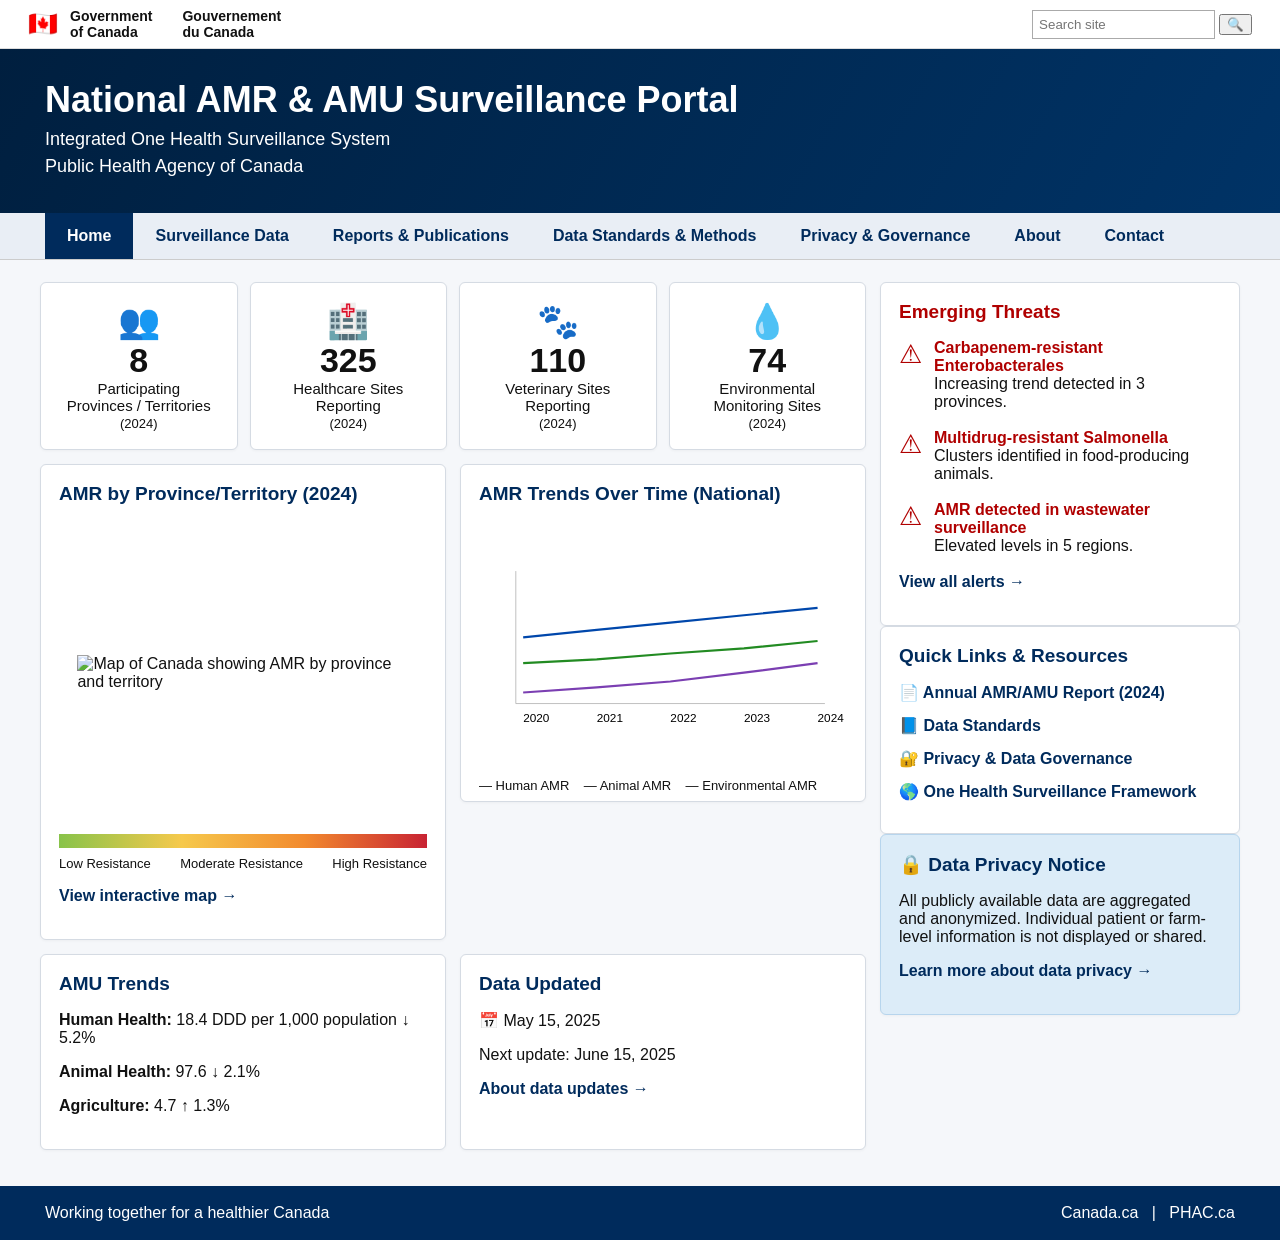
==== index.html @ 602631b3 "Add index.html for National AMR & AMU Portal This HTML file serves as the main structure for the Nat" ====
<!DOCTYPE html>
<html lang="en">
<head>
<meta charset="UTF-8" />
<title>National AMR & AMU Surveillance Portal</title>
<style>
body {
  margin: 0;
  font-family: Arial, sans-serif;
  background: #f5f7fa;
  color: #111;
}

.topbar {
  height: 48px;
  background: white;
  display: flex;
  align-items: center;
  padding: 0 28px;
  border-bottom: 1px solid #ddd;
  font-size: 14px;
}

.flag {
  font-size: 24px;
  margin-right: 12px;
}

.gov {
  margin-right: 30px;
  font-weight: 600;
}

.search {
  margin-left: auto;
}

.search input {
  padding: 6px;
  border: 1px solid #aaa;
}

.hero {
  background: linear-gradient(120deg, #001f3f, #003366);
  color: white;
  padding: 30px 45px;
}

.hero h1 {
  font-size: 36px;
  margin: 0 0 8px 0;
}

.hero p {
  margin: 6px 0;
  font-size: 18px;
}

.nav {
  display: flex;
  background: #e9eef5;
  padding-left: 45px;
  border-bottom: 1px solid #ccc;
}

.nav div {
  padding: 14px 22px;
  font-weight: 600;
  color: #002b5c;
}

.nav .active {
  background: #002b5c;
  color: white;
}

.container {
  display: grid;
  grid-template-columns: 1fr 1fr 360px;
  gap: 14px;
  padding: 22px 40px;
}

.kpi-row {
  grid-column: 1 / 3;
  display: grid;
  grid-template-columns: repeat(4, 1fr);
  gap: 12px;
}

.card {
  background: white;
  border: 1px solid #d5dbe3;
  border-radius: 6px;
  padding: 18px;
  box-shadow: 0 1px 3px rgba(0,0,0,0.04);
}

.kpi {
  text-align: center;
}

.kpi .icon {
  font-size: 34px;
}

.kpi .num {
  font-size: 34px;
  font-weight: bold;
}

.kpi .label {
  font-size: 15px;
}

h2 {
  margin-top: 0;
  color: #002b5c;
  font-size: 19px;
}

.mapbox {
  height: 305px;
  display: flex;
  align-items: center;
  justify-content: center;
}

.canada-map {
  width: 90%;
  max-height: 240px;
  object-fit: contain;
}

.legend {
  display: flex;
  justify-content: space-between;
  font-size: 13px;
}

.gradient {
  height: 14px;
  background: linear-gradient(90deg, #88c34a, #f6c94c, #f28a2e, #c82333);
  margin: 8px 0;
}

.chart {
  height: 300px;
}

svg {
  width: 100%;
  height: 240px;
}

.side {
  grid-column: 3;
  grid-row: 1 / 5;
}

.alert {
  display: flex;
  gap: 12px;
  margin-bottom: 18px;
}

.alert-icon {
  color: #b00000;
  font-size: 26px;
}

.alert b {
  color: #b00000;
}

.resource {
  margin: 14px 0;
  color: #002b5c;
  font-weight: bold;
}

.amu {
  grid-column: 1 / 2;
}

.update {
  grid-column: 2 / 3;
}

.privacy {
  background: #dcecf8;
  border-color: #b7d5ed;
}

.footer {
  background: #002b5c;
  color: white;
  padding: 18px 45px;
  display: flex;
  justify-content: space-between;
}

.small {
  font-size: 13px;
}
</style>
</head>

<body>

<div class="topbar">
  <div class="flag">🇨🇦</div>
  <div class="gov">Government<br>of Canada</div>
  <div class="gov">Gouvernement<br>du Canada</div>
  <div class="search">
    <input placeholder="Search site" />
    <button>🔍</button>
  </div>
</div>

<div class="hero">
  <h1>National AMR & AMU Surveillance Portal</h1>
  <p>Integrated One Health Surveillance System</p>
  <p>Public Health Agency of Canada</p>
</div>

<div class="nav">
  <div class="active">Home</div>
  <div>Surveillance Data</div>
  <div>Reports & Publications</div>
  <div>Data Standards & Methods</div>
  <div>Privacy & Governance</div>
  <div>About</div>
  <div>Contact</div>
</div>

<div class="container">

  <div class="kpi-row">
    <div class="card kpi">
      <div class="icon">👥</div>
      <div class="num">8</div>
      <div class="label">Participating<br>Provinces / Territories<br><span class="small">(2024)</span></div>
    </div>

    <div class="card kpi">
      <div class="icon">🏥</div>
      <div class="num">325</div>
      <div class="label">Healthcare Sites<br>Reporting<br><span class="small">(2024)</span></div>
    </div>

    <div class="card kpi">
      <div class="icon">🐾</div>
      <div class="num">110</div>
      <div class="label">Veterinary Sites<br>Reporting<br><span class="small">(2024)</span></div>
    </div>

    <div class="card kpi">
      <div class="icon">💧</div>
      <div class="num">74</div>
      <div class="label">Environmental<br>Monitoring Sites<br><span class="small">(2024)</span></div>
    </div>
  </div>

  <div class="card">
    <h2>AMR by Province/Territory (2024)</h2>
    <div class="mapbox">
      <img src="canada-map.png" class="canada-map" alt="Map of Canada showing AMR by province and territory">
    </div>
    <div class="gradient"></div>
    <div class="legend">
      <span>Low Resistance</span>
      <span>Moderate Resistance</span>
      <span>High Resistance</span>
    </div>
    <p style="color:#002b5c; font-weight:bold;">View interactive map →</p>
  </div>

  <div class="card chart">
    <h2>AMR Trends Over Time (National)</h2>
    <svg viewBox="0 0 500 250">
      <line x1="50" y1="210" x2="470" y2="210" stroke="#aaa"/>
      <line x1="50" y1="30" x2="50" y2="210" stroke="#aaa"/>

      <polyline points="60,120 160,110 260,100 360,90 460,80" fill="none" stroke="#0047ab" stroke-width="3"/>
      <polyline points="60,155 160,150 260,142 360,135 460,125" fill="none" stroke="#228b22" stroke-width="3"/>
      <polyline points="60,195 160,188 260,180 360,168 460,155" fill="none" stroke="#7b3fb2" stroke-width="3"/>

      <text x="60" y="235">2020</text>
      <text x="160" y="235">2021</text>
      <text x="260" y="235">2022</text>
      <text x="360" y="235">2023</text>
      <text x="460" y="235">2024</text>
    </svg>
    <p class="small">— Human AMR &nbsp;&nbsp; — Animal AMR &nbsp;&nbsp; — Environmental AMR</p>
  </div>

  <div class="side">
    <div class="card">
      <h2 style="color:#b00000;">Emerging Threats</h2>

      <div class="alert">
        <div class="alert-icon">⚠</div>
        <div><b>Carbapenem-resistant Enterobacterales</b><br>Increasing trend detected in 3 provinces.</div>
      </div>

      <div class="alert">
        <div class="alert-icon">⚠</div>
        <div><b>Multidrug-resistant Salmonella</b><br>Clusters identified in food-producing animals.</div>
      </div>

      <div class="alert">
        <div class="alert-icon">⚠</div>
        <div><b>AMR detected in wastewater surveillance</b><br>Elevated levels in 5 regions.</div>
      </div>

      <p style="color:#002b5c; font-weight:bold;">View all alerts →</p>
    </div>

    <div class="card">
      <h2>Quick Links & Resources</h2>
      <div class="resource">📄 Annual AMR/AMU Report (2024)</div>
      <div class="resource">📘 Data Standards</div>
      <div class="resource">🔐 Privacy & Data Governance</div>
      <div class="resource">🌎 One Health Surveillance Framework</div>
    </div>

    <div class="card privacy">
      <h2>🔒 Data Privacy Notice</h2>
      <p>All publicly available data are aggregated and anonymized. Individual patient or farm-level information is not displayed or shared.</p>
      <p style="color:#002b5c; font-weight:bold;">Learn more about data privacy →</p>
    </div>
  </div>

  <div class="card amu">
    <h2>AMU Trends</h2>
    <p><b>Human Health:</b> 18.4 DDD per 1,000 population ↓ 5.2%</p>
    <p><b>Animal Health:</b> 97.6 ↓ 2.1%</p>
    <p><b>Agriculture:</b> 4.7 ↑ 1.3%</p>
  </div>

  <div class="card update">
    <h2>Data Updated</h2>
    <p>📅 May 15, 2025</p>
    <p>Next update: June 15, 2025</p>
    <p style="color:#002b5c; font-weight:bold;">About data updates →</p>
  </div>

</div>

<div class="footer">
  <div>Working together for a healthier Canada</div>
  <div>Canada.ca &nbsp; | &nbsp; PHAC.ca</div>
</div>

</body>
</html>
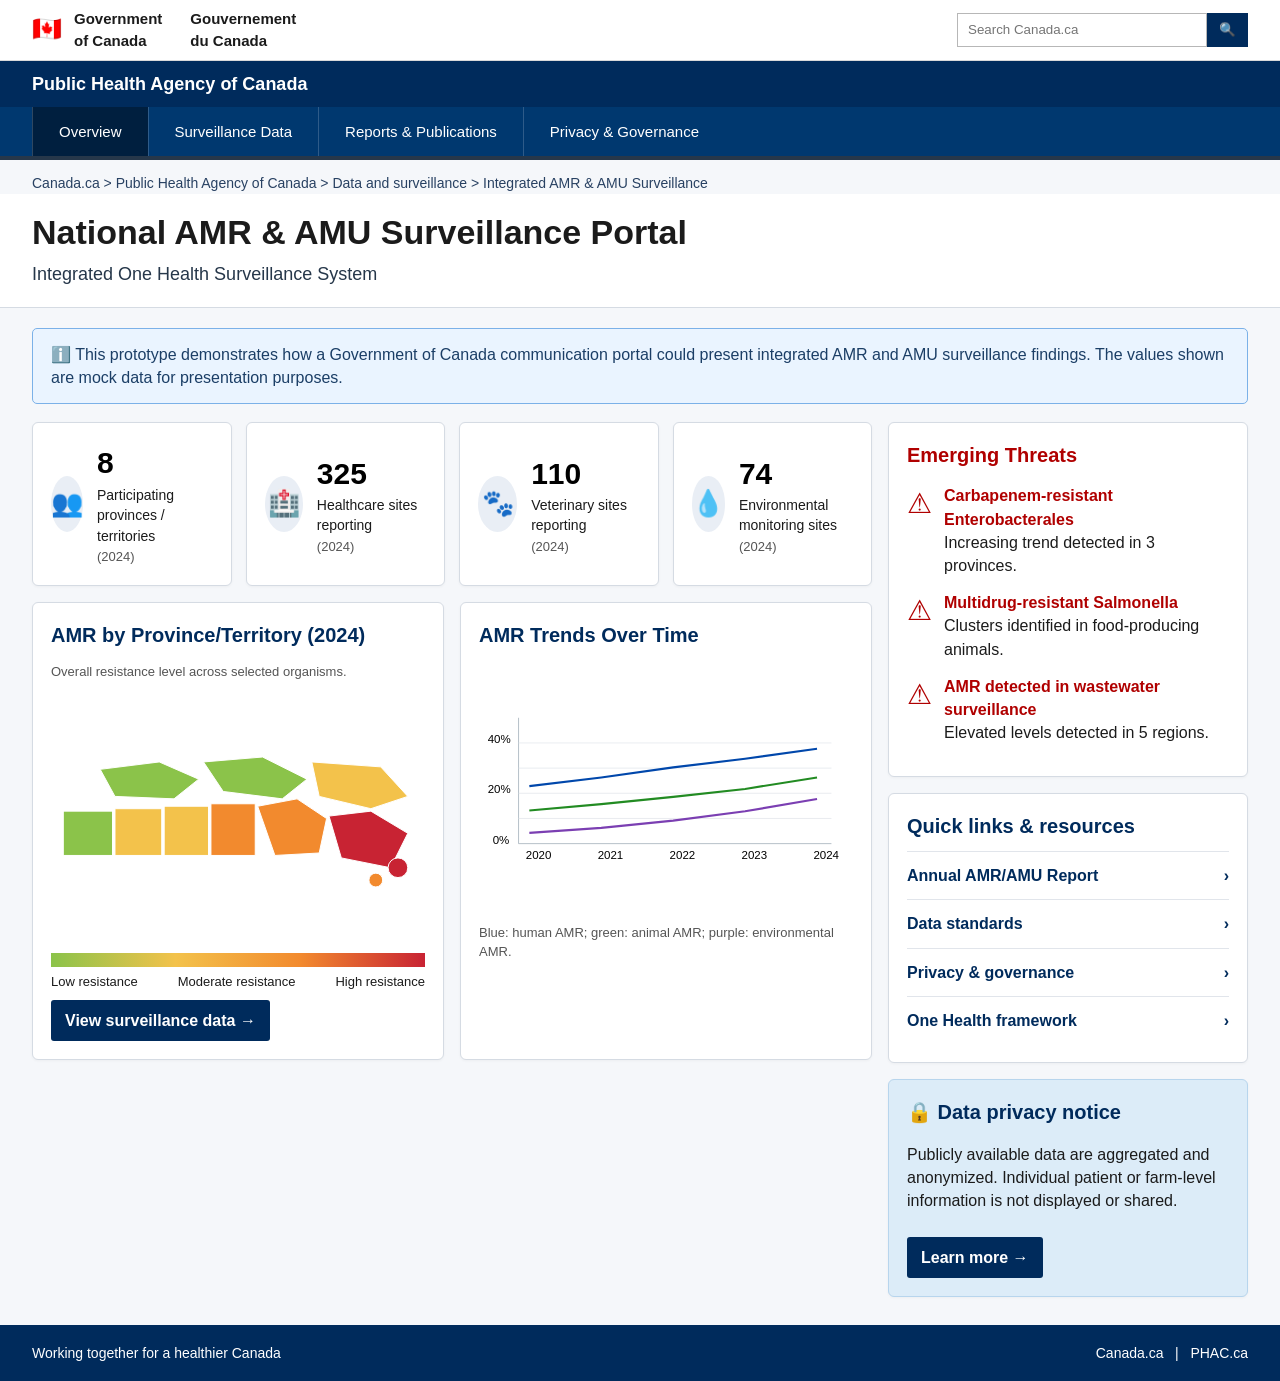
==== commit 53d3979b: "Add files via upload" ====
--- a/index.html
+++ b/index.html
@@ -2,356 +2,123 @@
 <html lang="en">
 <head>
 <meta charset="UTF-8" />
+<meta name="viewport" content="width=device-width, initial-scale=1.0" />
 <title>National AMR & AMU Surveillance Portal</title>
-<style>
-body {
-  margin: 0;
-  font-family: Arial, sans-serif;
-  background: #f5f7fa;
-  color: #111;
-}
-
-.topbar {
-  height: 48px;
-  background: white;
-  display: flex;
-  align-items: center;
-  padding: 0 28px;
-  border-bottom: 1px solid #ddd;
-  font-size: 14px;
-}
-
-.flag {
-  font-size: 24px;
-  margin-right: 12px;
-}
-
-.gov {
-  margin-right: 30px;
-  font-weight: 600;
-}
-
-.search {
-  margin-left: auto;
-}
-
-.search input {
-  padding: 6px;
-  border: 1px solid #aaa;
-}
-
-.hero {
-  background: linear-gradient(120deg, #001f3f, #003366);
-  color: white;
-  padding: 30px 45px;
-}
-
-.hero h1 {
-  font-size: 36px;
-  margin: 0 0 8px 0;
-}
-
-.hero p {
-  margin: 6px 0;
-  font-size: 18px;
-}
-
-.nav {
-  display: flex;
-  background: #e9eef5;
-  padding-left: 45px;
-  border-bottom: 1px solid #ccc;
-}
-
-.nav div {
-  padding: 14px 22px;
-  font-weight: 600;
-  color: #002b5c;
-}
-
-.nav .active {
-  background: #002b5c;
-  color: white;
-}
-
-.container {
-  display: grid;
-  grid-template-columns: 1fr 1fr 360px;
-  gap: 14px;
-  padding: 22px 40px;
-}
-
-.kpi-row {
-  grid-column: 1 / 3;
-  display: grid;
-  grid-template-columns: repeat(4, 1fr);
-  gap: 12px;
-}
-
-.card {
-  background: white;
-  border: 1px solid #d5dbe3;
-  border-radius: 6px;
-  padding: 18px;
-  box-shadow: 0 1px 3px rgba(0,0,0,0.04);
-}
-
-.kpi {
-  text-align: center;
-}
-
-.kpi .icon {
-  font-size: 34px;
-}
-
-.kpi .num {
-  font-size: 34px;
-  font-weight: bold;
-}
-
-.kpi .label {
-  font-size: 15px;
-}
-
-h2 {
-  margin-top: 0;
-  color: #002b5c;
-  font-size: 19px;
-}
-
-.mapbox {
-  height: 305px;
-  display: flex;
-  align-items: center;
-  justify-content: center;
-}
-
-.canada-map {
-  width: 90%;
-  max-height: 240px;
-  object-fit: contain;
-}
-
-.legend {
-  display: flex;
-  justify-content: space-between;
-  font-size: 13px;
-}
-
-.gradient {
-  height: 14px;
-  background: linear-gradient(90deg, #88c34a, #f6c94c, #f28a2e, #c82333);
-  margin: 8px 0;
-}
-
-.chart {
-  height: 300px;
-}
-
-svg {
-  width: 100%;
-  height: 240px;
-}
-
-.side {
-  grid-column: 3;
-  grid-row: 1 / 5;
-}
-
-.alert {
-  display: flex;
-  gap: 12px;
-  margin-bottom: 18px;
-}
-
-.alert-icon {
-  color: #b00000;
-  font-size: 26px;
-}
-
-.alert b {
-  color: #b00000;
-}
-
-.resource {
-  margin: 14px 0;
-  color: #002b5c;
-  font-weight: bold;
-}
-
-.amu {
-  grid-column: 1 / 2;
-}
-
-.update {
-  grid-column: 2 / 3;
-}
-
-.privacy {
-  background: #dcecf8;
-  border-color: #b7d5ed;
-}
-
-.footer {
-  background: #002b5c;
-  color: white;
-  padding: 18px 45px;
-  display: flex;
-  justify-content: space-between;
-}
-
-.small {
-  font-size: 13px;
-}
-</style>
+<link rel="stylesheet" href="style.css" />
 </head>
-
 <body>
 
 <div class="topbar">
   <div class="flag">🇨🇦</div>
-  <div class="gov">Government<br>of Canada</div>
-  <div class="gov">Gouvernement<br>du Canada</div>
+  <div class="gov-text">
+    <div>Government<br>of Canada</div>
+    <div>Gouvernement<br>du Canada</div>
+  </div>
   <div class="search">
-    <input placeholder="Search site" />
+    <input placeholder="Search Canada.ca" />
     <button>🔍</button>
   </div>
 </div>
 
-<div class="hero">
+<div class="phacbar">Public Health Agency of Canada</div>
+
+<nav class="mainnav">
+  <a href="index.html" class="active">Overview</a>
+  <a href="dashboard.html" class="">Surveillance Data</a>
+  <a href="reports.html" class="">Reports & Publications</a>
+  <a href="privacy.html" class="">Privacy & Governance</a>
+</nav>
+
+<div class="breadcrumb">Canada.ca &gt; Public Health Agency of Canada &gt; Data and surveillance &gt; Integrated AMR & AMU Surveillance</div>
+<section class="page-title">
   <h1>National AMR & AMU Surveillance Portal</h1>
   <p>Integrated One Health Surveillance System</p>
-  <p>Public Health Agency of Canada</p>
+</section>
+<main class="page">
+
+<div class="notice">ℹ️ This prototype demonstrates how a Government of Canada communication portal could present integrated AMR and AMU surveillance findings. The values shown are mock data for presentation purposes.</div>
+
+<div class="dashboard-grid">
+  <div class="kpi-row">
+    <div class="card kpi"><div class="kpi-icon">👥</div><div><div class="kpi-number">8</div><div class="kpi-label">Participating provinces / territories<br><span class="note">(2024)</span></div></div></div>
+    <div class="card kpi"><div class="kpi-icon">🏥</div><div><div class="kpi-number">325</div><div class="kpi-label">Healthcare sites reporting<br><span class="note">(2024)</span></div></div></div>
+    <div class="card kpi"><div class="kpi-icon">🐾</div><div><div class="kpi-number">110</div><div class="kpi-label">Veterinary sites reporting<br><span class="note">(2024)</span></div></div></div>
+    <div class="card kpi"><div class="kpi-icon">💧</div><div><div class="kpi-number">74</div><div class="kpi-label">Environmental monitoring sites<br><span class="note">(2024)</span></div></div></div>
+  </div>
+
+  <section class="card map-wrapper">
+    <h2>AMR by Province/Territory (2024)</h2>
+    <p class="note">Overall resistance level across selected organisms.</p>
+    
+<svg class="canada-map-svg" viewBox="0 0 760 330" aria-label="Simplified Canada map">
+  <rect x="25" y="145" width="100" height="90" class="province low"/>
+  <rect x="130" y="140" width="95" height="95" class="province medium"/>
+  <rect x="230" y="135" width="90" height="100" class="province medium"/>
+  <rect x="325" y="130" width="90" height="105" class="province high"/>
+  <path d="M420 135 L500 120 L560 160 L545 230 L455 235 Z" class="province high"/>
+  <path d="M565 155 L650 145 L725 190 L690 260 L590 240 Z" class="province very-high"/>
+  <path d="M100 60 L220 45 L300 80 L250 120 L130 115 Z" class="province low"/>
+  <path d="M310 45 L430 35 L520 80 L470 120 L350 105 Z" class="province low"/>
+  <path d="M530 45 L670 55 L725 115 L650 140 L545 115 Z" class="province medium"/>
+  <circle cx="705" cy="260" r="20" class="province very-high"/>
+  <circle cx="660" cy="285" r="14" class="province high"/>
+</svg>
+
+    <div class="legend-bar"></div>
+    <div class="legend-labels"><span>Low resistance</span><span>Moderate resistance</span><span>High resistance</span></div>
+    <a class="button" href="dashboard.html">View surveillance data →</a>
+  </section>
+
+  <section class="card">
+    <h2>AMR Trends Over Time</h2>
+    
+<svg class="chart-svg" viewBox="0 0 520 250" aria-label="AMR trend chart">
+  <line x1="55" y1="210" x2="490" y2="210" stroke="#9aa7b4"/>
+  <line x1="55" y1="35" x2="55" y2="210" stroke="#9aa7b4"/>
+  <g stroke="#e1e5eb">
+    <line x1="55" y1="175" x2="490" y2="175"/>
+    <line x1="55" y1="140" x2="490" y2="140"/>
+    <line x1="55" y1="105" x2="490" y2="105"/>
+    <line x1="55" y1="70" x2="490" y2="70"/>
+  </g>
+  <polyline points="70,130 170,118 270,104 370,92 470,78" fill="none" stroke="#0047ab" stroke-width="3"/>
+  <polyline points="70,164 170,155 270,145 370,134 470,118" fill="none" stroke="#228b22" stroke-width="3"/>
+  <polyline points="70,195 170,188 270,178 370,165 470,148" fill="none" stroke="#7b3fb2" stroke-width="3"/>
+  <text x="65" y="232">2020</text><text x="165" y="232">2021</text><text x="265" y="232">2022</text><text x="365" y="232">2023</text><text x="465" y="232">2024</text>
+  <text x="12" y="70">40%</text><text x="12" y="140">20%</text><text x="19" y="210">0%</text>
+</svg>
+
+    <p class="note">Blue: human AMR; green: animal AMR; purple: environmental AMR.</p>
+  </section>
+
+  <aside class="side">
+    <section class="card">
+      <h2 style="color:#b00000;">Emerging Threats</h2>
+      <div class="alert-item"><div class="alert-icon">⚠</div><div><b>Carbapenem-resistant Enterobacterales</b><br>Increasing trend detected in 3 provinces.</div></div>
+      <div class="alert-item"><div class="alert-icon">⚠</div><div><b>Multidrug-resistant Salmonella</b><br>Clusters identified in food-producing animals.</div></div>
+      <div class="alert-item"><div class="alert-icon">⚠</div><div><b>AMR detected in wastewater surveillance</b><br>Elevated levels detected in 5 regions.</div></div>
+    </section>
+
+    <section class="card">
+      <h2>Quick links & resources</h2>
+      <a class="resource-link" href="reports.html">Annual AMR/AMU Report <span>›</span></a>
+      <a class="resource-link" href="dashboard.html">Data standards <span>›</span></a>
+      <a class="resource-link" href="privacy.html">Privacy & governance <span>›</span></a>
+      <a class="resource-link" href="privacy.html">One Health framework <span>›</span></a>
+    </section>
+
+    <section class="card privacy-box">
+      <h2>🔒 Data privacy notice</h2>
+      <p>Publicly available data are aggregated and anonymized. Individual patient or farm-level information is not displayed or shared.</p>
+      <a class="button" href="privacy.html">Learn more →</a>
+    </section>
+  </aside>
 </div>
 
-<div class="nav">
-  <div class="active">Home</div>
-  <div>Surveillance Data</div>
-  <div>Reports & Publications</div>
-  <div>Data Standards & Methods</div>
-  <div>Privacy & Governance</div>
-  <div>About</div>
-  <div>Contact</div>
-</div>
-
-<div class="container">
-
-  <div class="kpi-row">
-    <div class="card kpi">
-      <div class="icon">👥</div>
-      <div class="num">8</div>
-      <div class="label">Participating<br>Provinces / Territories<br><span class="small">(2024)</span></div>
-    </div>
-
-    <div class="card kpi">
-      <div class="icon">🏥</div>
-      <div class="num">325</div>
-      <div class="label">Healthcare Sites<br>Reporting<br><span class="small">(2024)</span></div>
-    </div>
-
-    <div class="card kpi">
-      <div class="icon">🐾</div>
-      <div class="num">110</div>
-      <div class="label">Veterinary Sites<br>Reporting<br><span class="small">(2024)</span></div>
-    </div>
-
-    <div class="card kpi">
-      <div class="icon">💧</div>
-      <div class="num">74</div>
-      <div class="label">Environmental<br>Monitoring Sites<br><span class="small">(2024)</span></div>
-    </div>
-  </div>
-
-  <div class="card">
-    <h2>AMR by Province/Territory (2024)</h2>
-    <div class="mapbox">
-      <img src="canada-map.png" class="canada-map" alt="Map of Canada showing AMR by province and territory">
-    </div>
-    <div class="gradient"></div>
-    <div class="legend">
-      <span>Low Resistance</span>
-      <span>Moderate Resistance</span>
-      <span>High Resistance</span>
-    </div>
-    <p style="color:#002b5c; font-weight:bold;">View interactive map →</p>
-  </div>
-
-  <div class="card chart">
-    <h2>AMR Trends Over Time (National)</h2>
-    <svg viewBox="0 0 500 250">
-      <line x1="50" y1="210" x2="470" y2="210" stroke="#aaa"/>
-      <line x1="50" y1="30" x2="50" y2="210" stroke="#aaa"/>
-
-      <polyline points="60,120 160,110 260,100 360,90 460,80" fill="none" stroke="#0047ab" stroke-width="3"/>
-      <polyline points="60,155 160,150 260,142 360,135 460,125" fill="none" stroke="#228b22" stroke-width="3"/>
-      <polyline points="60,195 160,188 260,180 360,168 460,155" fill="none" stroke="#7b3fb2" stroke-width="3"/>
-
-      <text x="60" y="235">2020</text>
-      <text x="160" y="235">2021</text>
-      <text x="260" y="235">2022</text>
-      <text x="360" y="235">2023</text>
-      <text x="460" y="235">2024</text>
-    </svg>
-    <p class="small">— Human AMR &nbsp;&nbsp; — Animal AMR &nbsp;&nbsp; — Environmental AMR</p>
-  </div>
-
-  <div class="side">
-    <div class="card">
-      <h2 style="color:#b00000;">Emerging Threats</h2>
-
-      <div class="alert">
-        <div class="alert-icon">⚠</div>
-        <div><b>Carbapenem-resistant Enterobacterales</b><br>Increasing trend detected in 3 provinces.</div>
-      </div>
-
-      <div class="alert">
-        <div class="alert-icon">⚠</div>
-        <div><b>Multidrug-resistant Salmonella</b><br>Clusters identified in food-producing animals.</div>
-      </div>
-
-      <div class="alert">
-        <div class="alert-icon">⚠</div>
-        <div><b>AMR detected in wastewater surveillance</b><br>Elevated levels in 5 regions.</div>
-      </div>
-
-      <p style="color:#002b5c; font-weight:bold;">View all alerts →</p>
-    </div>
-
-    <div class="card">
-      <h2>Quick Links & Resources</h2>
-      <div class="resource">📄 Annual AMR/AMU Report (2024)</div>
-      <div class="resource">📘 Data Standards</div>
-      <div class="resource">🔐 Privacy & Data Governance</div>
-      <div class="resource">🌎 One Health Surveillance Framework</div>
-    </div>
-
-    <div class="card privacy">
-      <h2>🔒 Data Privacy Notice</h2>
-      <p>All publicly available data are aggregated and anonymized. Individual patient or farm-level information is not displayed or shared.</p>
-      <p style="color:#002b5c; font-weight:bold;">Learn more about data privacy →</p>
-    </div>
-  </div>
-
-  <div class="card amu">
-    <h2>AMU Trends</h2>
-    <p><b>Human Health:</b> 18.4 DDD per 1,000 population ↓ 5.2%</p>
-    <p><b>Animal Health:</b> 97.6 ↓ 2.1%</p>
-    <p><b>Agriculture:</b> 4.7 ↑ 1.3%</p>
-  </div>
-
-  <div class="card update">
-    <h2>Data Updated</h2>
-    <p>📅 May 15, 2025</p>
-    <p>Next update: June 15, 2025</p>
-    <p style="color:#002b5c; font-weight:bold;">About data updates →</p>
-  </div>
-
-</div>
-
-<div class="footer">
+</main>
+<footer class="footer">
   <div>Working together for a healthier Canada</div>
   <div>Canada.ca &nbsp; | &nbsp; PHAC.ca</div>
-</div>
-
+</footer>
 </body>
-</html>
+</html>
--- a/style.css
+++ b/style.css
@@ -0,0 +1,355 @@
+
+* {
+  box-sizing: border-box;
+}
+
+body {
+  margin: 0;
+  font-family: Arial, Helvetica, sans-serif;
+  background: #f5f7fa;
+  color: #1b1b1b;
+  line-height: 1.45;
+}
+
+a {
+  color: inherit;
+  text-decoration: none;
+}
+
+.topbar {
+  min-height: 58px;
+  background: #ffffff;
+  display: flex;
+  align-items: center;
+  padding: 8px 32px;
+  border-bottom: 1px solid #d9d9d9;
+}
+
+.flag {
+  font-size: 24px;
+  margin-right: 12px;
+}
+
+.gov-text {
+  display: flex;
+  gap: 28px;
+  font-weight: 700;
+  font-size: 15px;
+}
+
+.search {
+  margin-left: auto;
+  display: flex;
+  align-items: center;
+  gap: 0;
+}
+
+.search input {
+  height: 34px;
+  width: 250px;
+  padding: 7px 10px;
+  border: 1px solid #b7b7b7;
+}
+
+.search button {
+  height: 34px;
+  padding: 0 12px;
+  background: #002b5c;
+  color: #fff;
+  border: none;
+}
+
+.phacbar {
+  background: #002b5c;
+  color: white;
+  padding: 10px 32px;
+  font-size: 18px;
+  font-weight: 700;
+}
+
+.mainnav {
+  background: #00386f;
+  color: white;
+  display: flex;
+  padding: 0 32px;
+  border-bottom: 4px solid #26374a;
+}
+
+.mainnav a {
+  padding: 14px 26px;
+  border-left: 1px solid rgba(255,255,255,0.18);
+  font-size: 15px;
+}
+
+.mainnav a.active,
+.mainnav a:hover {
+  background: #001f3f;
+}
+
+.breadcrumb {
+  padding: 13px 32px 0;
+  color: #284162;
+  font-size: 14px;
+}
+
+.page-title {
+  padding: 14px 32px 20px;
+  background: #fff;
+  border-bottom: 1px solid #d5dbe3;
+}
+
+.page-title h1 {
+  margin: 0 0 4px;
+  font-size: 34px;
+  color: #1b1b1b;
+}
+
+.page-title p {
+  margin: 0;
+  font-size: 18px;
+  color: #26374a;
+}
+
+.tabs {
+  display: flex;
+  gap: 0;
+  margin-top: 20px;
+}
+
+.tabs a {
+  padding: 10px 24px;
+  color: #002b5c;
+  border-bottom: 4px solid transparent;
+  font-weight: 700;
+}
+
+.tabs a.active {
+  border-bottom-color: #002b5c;
+}
+
+.page {
+  padding: 20px 32px 28px;
+}
+
+.notice {
+  border: 1px solid #7bb1e8;
+  background: #eaf4ff;
+  padding: 14px 18px;
+  border-radius: 5px;
+  margin-bottom: 18px;
+  color: #1b3e66;
+}
+
+.dashboard-grid {
+  display: grid;
+  grid-template-columns: 1fr 1fr 360px;
+  gap: 16px;
+}
+
+.kpi-row {
+  grid-column: 1 / 3;
+  display: grid;
+  grid-template-columns: repeat(4, 1fr);
+  gap: 14px;
+}
+
+.card {
+  background: #fff;
+  border: 1px solid #d5dbe3;
+  border-radius: 6px;
+  padding: 18px;
+  box-shadow: 0 1px 3px rgba(0,0,0,0.04);
+}
+
+.card h2 {
+  margin: 0 0 10px;
+  color: #002b5c;
+  font-size: 20px;
+}
+
+.card h3 {
+  margin: 0 0 8px;
+  color: #002b5c;
+  font-size: 17px;
+}
+
+.kpi {
+  display: flex;
+  align-items: center;
+  gap: 14px;
+}
+
+.kpi-icon {
+  width: 56px;
+  height: 56px;
+  border-radius: 50%;
+  background: #e9eef5;
+  display: flex;
+  align-items: center;
+  justify-content: center;
+  font-size: 26px;
+}
+
+.kpi-number {
+  font-size: 30px;
+  font-weight: 800;
+  color: #000;
+}
+
+.kpi-label {
+  font-size: 14px;
+}
+
+.map-wrapper {
+  min-height: 320px;
+}
+
+.canada-map-svg {
+  width: 100%;
+  height: 230px;
+  margin-top: 12px;
+}
+
+.province {
+  stroke: #fff;
+  stroke-width: 2;
+}
+
+.low { fill: #8bc34a; }
+.medium { fill: #f3c24b; }
+.high { fill: #f28a2e; }
+.very-high { fill: #c82333; }
+
+.legend-bar {
+  height: 14px;
+  background: linear-gradient(90deg, #8bc34a, #f3c24b, #f28a2e, #c82333);
+  margin: 10px 0 6px;
+}
+
+.legend-labels {
+  display: flex;
+  justify-content: space-between;
+  font-size: 13px;
+}
+
+.chart-svg {
+  width: 100%;
+  height: 245px;
+}
+
+.side {
+  grid-column: 3;
+  grid-row: 1 / 5;
+  display: flex;
+  flex-direction: column;
+  gap: 16px;
+}
+
+.alert-item {
+  display: flex;
+  gap: 12px;
+  margin: 14px 0;
+}
+
+.alert-icon {
+  color: #b00000;
+  font-size: 28px;
+}
+
+.alert-item b {
+  color: #b00000;
+}
+
+.resource-link {
+  display: flex;
+  justify-content: space-between;
+  border-top: 1px solid #e1e5eb;
+  padding: 12px 0;
+  color: #002b5c;
+  font-weight: 700;
+}
+
+.privacy-box {
+  background: #dcecf8;
+  border-color: #b7d5ed;
+}
+
+.two-col {
+  display: grid;
+  grid-template-columns: 1fr 1fr;
+  gap: 18px;
+}
+
+.three-col {
+  display: grid;
+  grid-template-columns: repeat(3, 1fr);
+  gap: 18px;
+}
+
+.report-card {
+  border-left: 5px solid #002b5c;
+}
+
+.button {
+  display: inline-block;
+  background: #002b5c;
+  color: white;
+  padding: 9px 14px;
+  border-radius: 3px;
+  font-weight: 700;
+  margin-top: 8px;
+}
+
+.fake-table {
+  width: 100%;
+  border-collapse: collapse;
+  margin-top: 10px;
+}
+
+.fake-table th,
+.fake-table td {
+  border: 1px solid #d5dbe3;
+  padding: 10px;
+  text-align: left;
+}
+
+.fake-table th {
+  background: #e9eef5;
+  color: #002b5c;
+}
+
+.footer {
+  background: #002b5c;
+  color: white;
+  padding: 18px 32px;
+  display: flex;
+  justify-content: space-between;
+  font-size: 14px;
+}
+
+.note {
+  font-size: 13px;
+  color: #555;
+}
+
+@media (max-width: 1000px) {
+  .dashboard-grid,
+  .two-col,
+  .three-col {
+    grid-template-columns: 1fr;
+  }
+
+  .kpi-row,
+  .side {
+    grid-column: auto;
+    grid-row: auto;
+  }
+
+  .kpi-row {
+    grid-template-columns: 1fr 1fr;
+  }
+
+  .mainnav {
+    flex-wrap: wrap;
+  }
+}
